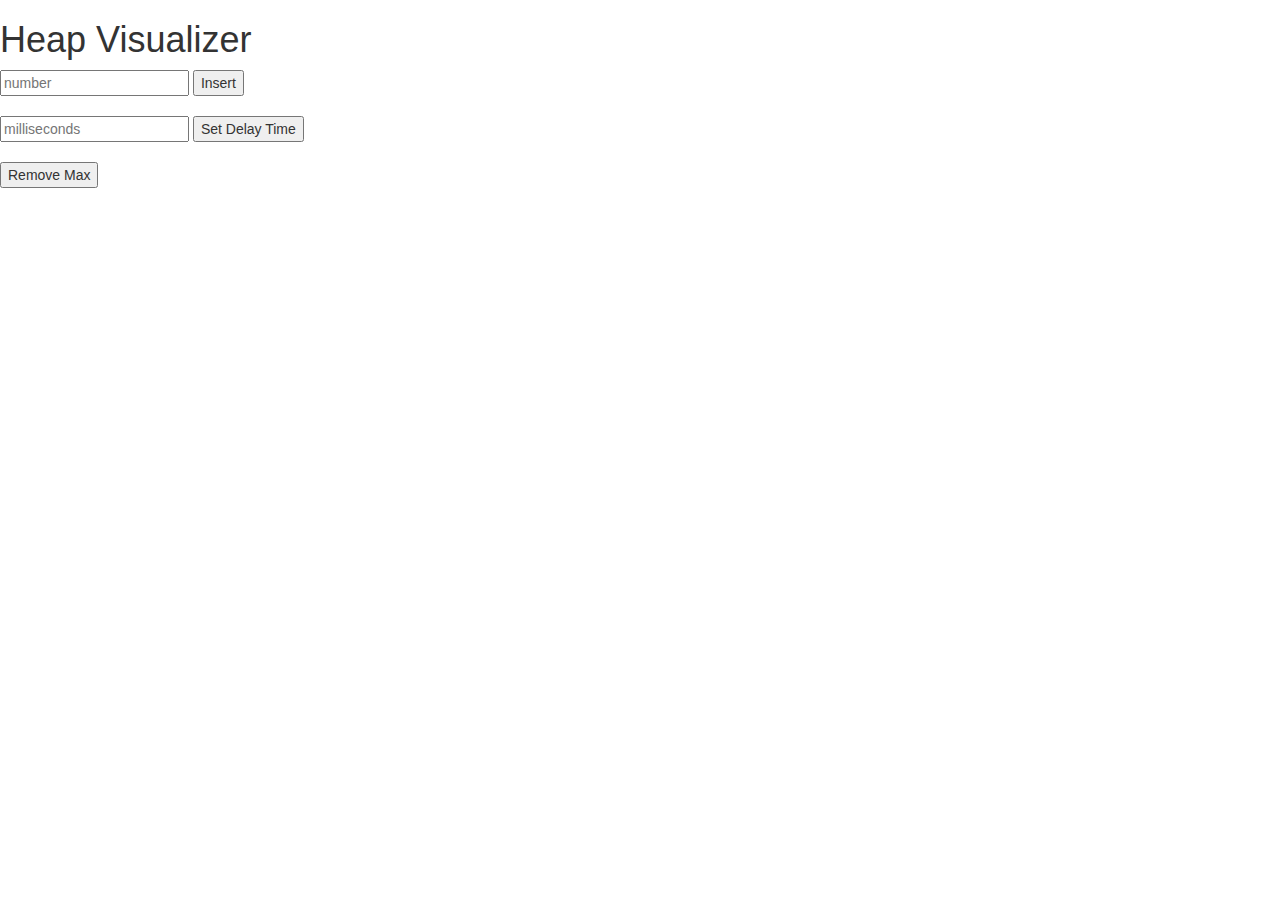
==== index.html @ e0342bd3 "heap init" ====
<!DOCTYPE html>
<html>
  <head>
    <link rel='stylesheet' type='css' href='styles.css'>
    <link href='bootstrap.min.css' rel='stylesheet'>
    <title>Heap Visualizer</title>
  </head>
  <body>
  <h1>Heap Visualizer</h1>
    <form onsubmit='heap.insert(); return false;'>
      <input id='inputVal' type='text' placeHolder='number'/>
      <input type='submit' value='Insert'>
    </form>
    <br/>
    <form onsubmit='setDelay(); return false;'>
      <input id='delayTime' type='text' placeHolder='milliseconds'/>
      <input type='submit' value='Set Delay Time'>
    </form>
    <br/>
    <button id='remove' onclick='heap.removeMax()'>Remove Max</button>
    <div class='main'>
    </div>
    <script src='d3.min.js'></script>
    <!-- <script src="https://d3js.org/d3.v3.min.js"></script> maybe using online script -->
    <script src='heap.js'></script>
    <script src='visualize.js'></script>
  </body>
</html>
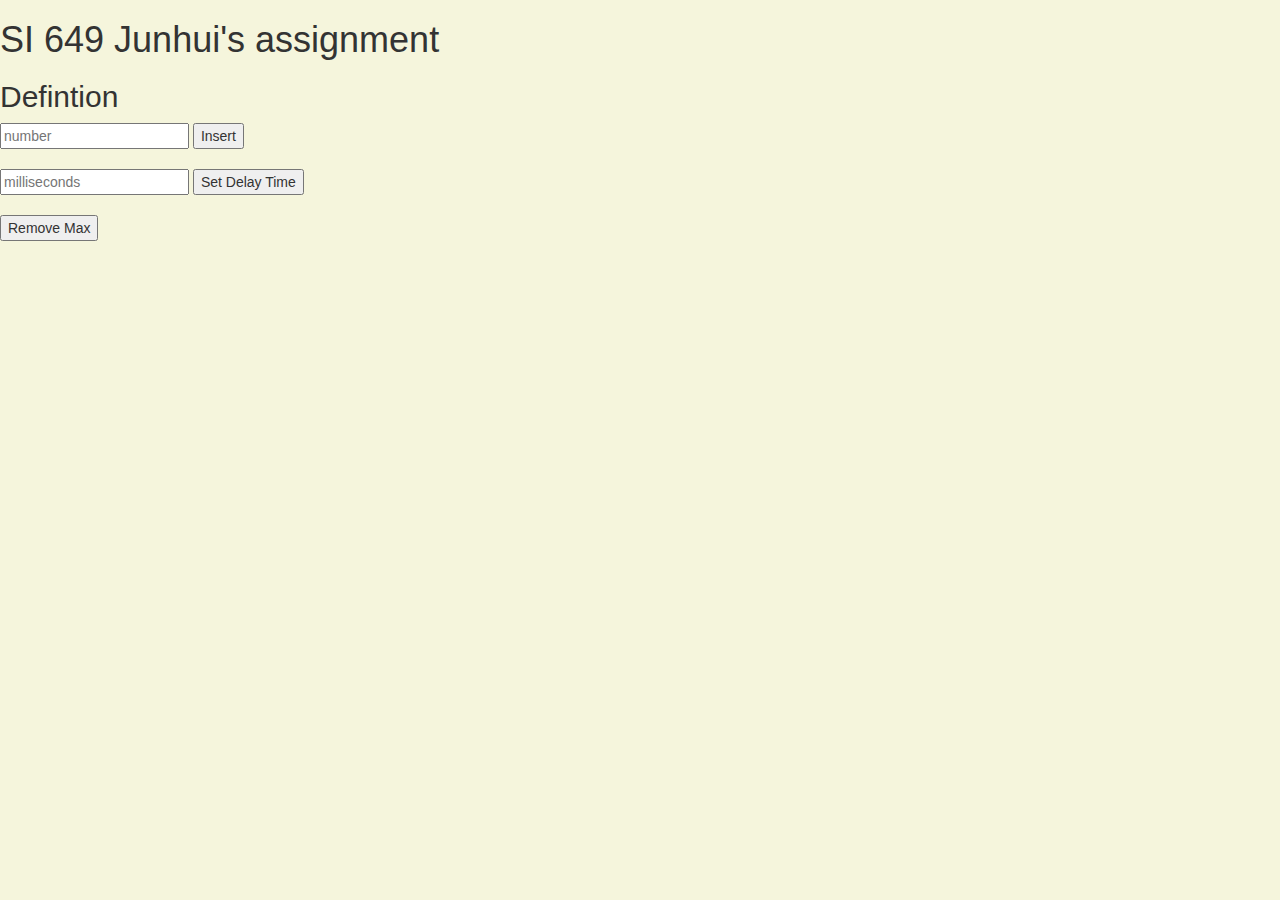
==== commit 56843c38: "modify html and add background colo" ====
--- a/index.html
+++ b/index.html
@@ -1,12 +1,15 @@
 <!DOCTYPE html>
 <html>
   <head>
-    <link rel='stylesheet' type='css' href='styles.css'>
     <link href='bootstrap.min.css' rel='stylesheet'>
+    <link rel='stylesheet' type='text/css' href='styles.css'>
     <title>Heap Visualizer</title>
   </head>
+
   <body>
-  <h1>Heap Visualizer</h1>
+    <h1>SI 649 Junhui's assignment</h1>
+    <h2>Defintion</h2>
+    <div width="400px" height="500px"></div>
     <form onsubmit='heap.insert(); return false;'>
       <input id='inputVal' type='text' placeHolder='number'/>
       <input type='submit' value='Insert'>
--- a/styles.css
+++ b/styles.css
@@ -0,0 +1,18 @@
+
+body{
+  background-color: beige;
+}
+
+.node circle {
+  fill: #fff;
+  stroke: black;
+  stroke-width: 3px;
+}
+
+.node text { font: 12px sans-serif; }
+
+.link {
+  fill: none;
+  stroke: black;
+  stroke-width: 2px;
+}
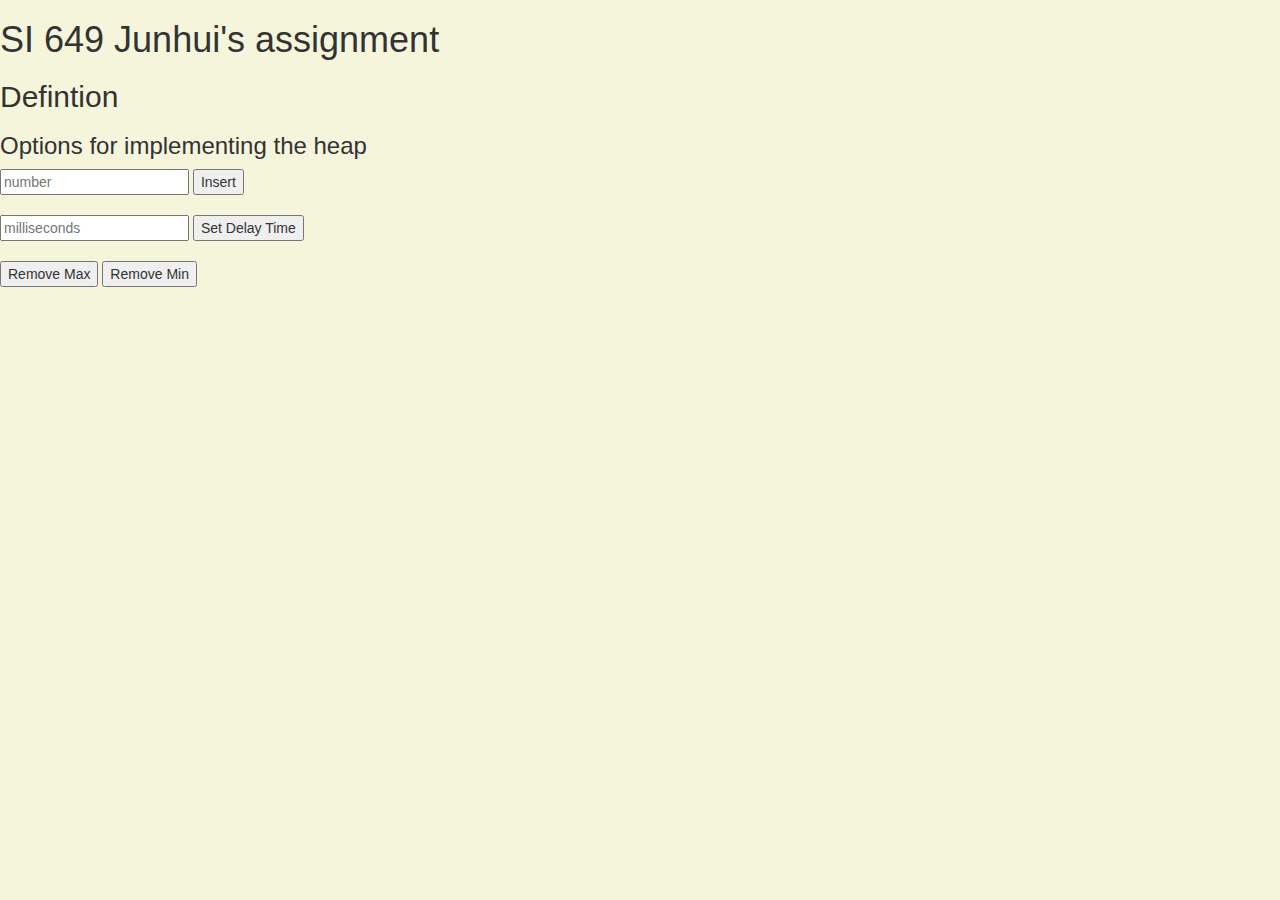
==== commit e091ab04: "adding color to the input element" ====
--- a/index.html
+++ b/index.html
@@ -8,8 +8,11 @@
 
   <body>
     <h1>SI 649 Junhui's assignment</h1>
-    <h2>Defintion</h2>
-    <div width="400px" height="500px"></div>
+    <div>
+      <h2>Defintion</h2>      
+    </div>
+    <h3>Options for implementing the heap</h3>
+
     <form onsubmit='heap.insert(); return false;'>
       <input id='inputVal' type='text' placeHolder='number'/>
       <input type='submit' value='Insert'>
@@ -21,11 +24,17 @@
     </form>
     <br/>
     <button id='remove' onclick='heap.removeMax()'>Remove Max</button>
+    <button id='remove' onclick='heap.removeMin()'>Remove Min</button>
     <div class='main'>
     </div>
     <script src='d3.min.js'></script>
     <!-- <script src="https://d3js.org/d3.v3.min.js"></script> maybe using online script -->
     <script src='heap.js'></script>
     <script src='visualize.js'></script>
+    <script>
+    function validationform(){
+
+    }
+    </script>
   </body>
 </html>
--- a/styles.css
+++ b/styles.css
@@ -8,7 +8,9 @@
   stroke: black;
   stroke-width: 3px;
 }
-
+.node .currentinput{
+  fill: red;
+}
 .node text { font: 12px sans-serif; }
 
 .link {
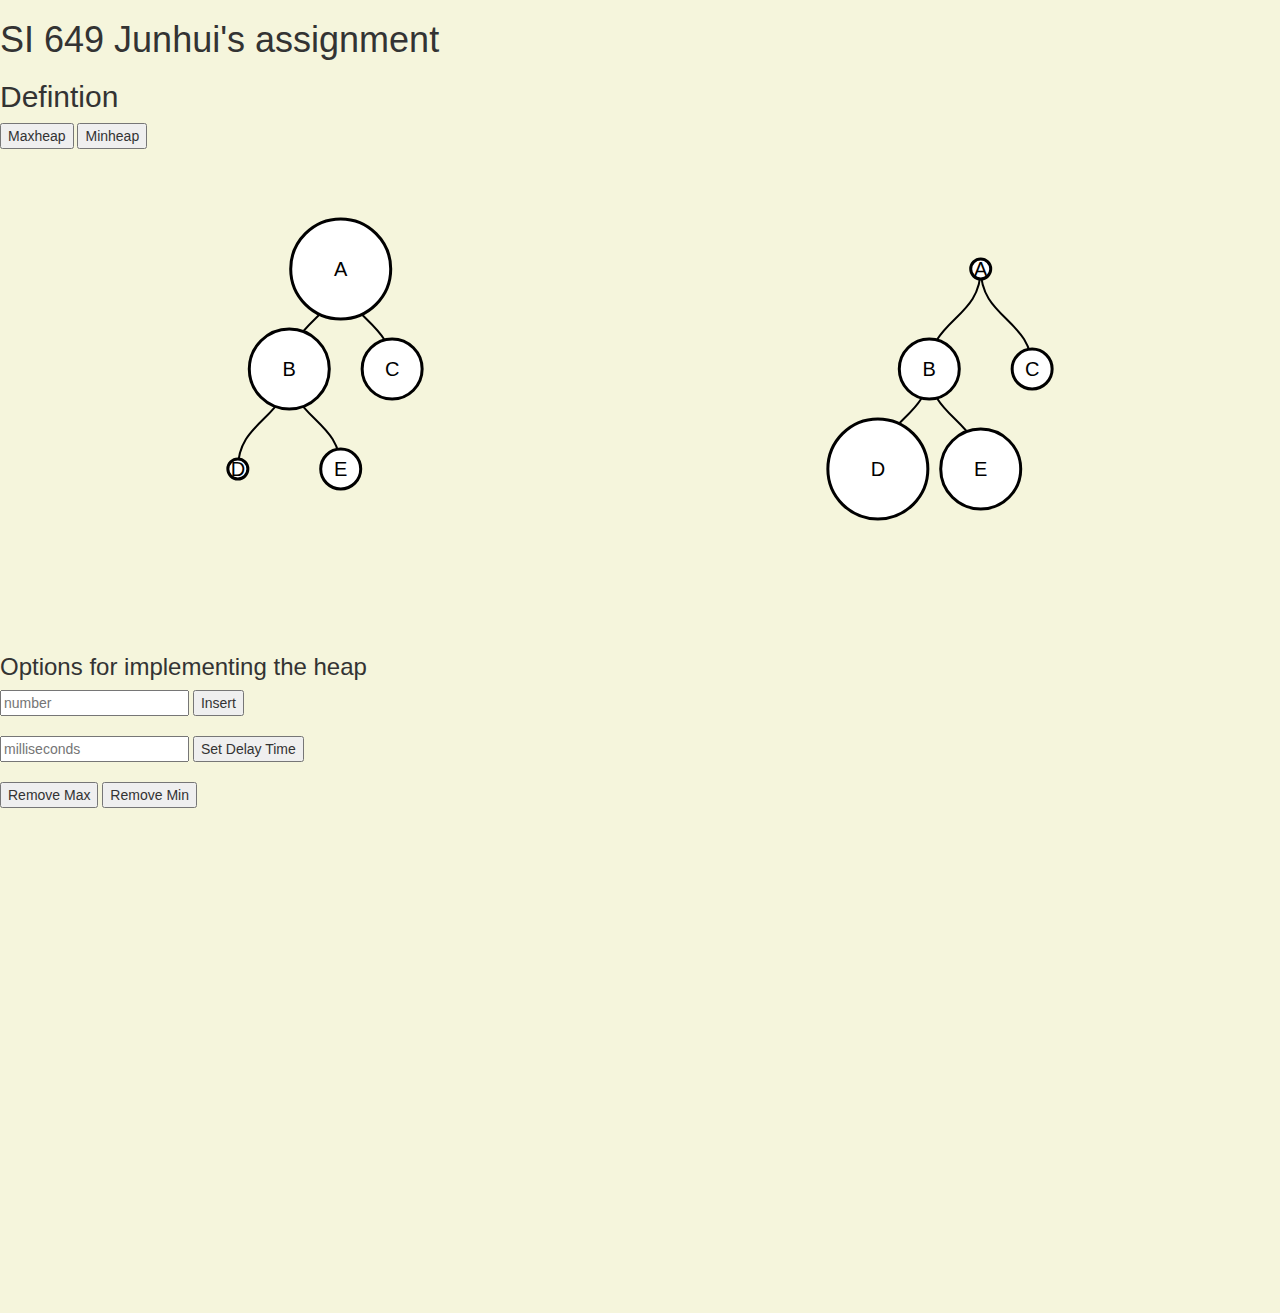
==== commit 874933b7: "adding static datastructure" ====
--- a/index.html
+++ b/index.html
@@ -8,8 +8,14 @@
 
   <body>
     <h1>SI 649 Junhui's assignment</h1>
-    <div>
-      <h2>Defintion</h2>      
+    <div class="definition">
+      <h2>Defintion</h2>
+      <div>
+      <button onclick="displaymaxheap()">Maxheap</button>
+      <button onclick="displayminheap()">Minheap</button>
+      </div>
+      <div class="definition1 col-xs-6"></div>
+      <div class="definition2 col-xs-6"></div>
     </div>
     <h3>Options for implementing the heap</h3>
 
@@ -28,13 +34,215 @@
     <div class='main'>
     </div>
     <script src='d3.min.js'></script>
-    <!-- <script src="https://d3js.org/d3.v3.min.js"></script> maybe using online script -->
+    <script>
+      var MaxtreeData = [
+          {
+            "name": "A",
+            "parent": "null",
+            "value": 5,
+            "type": "black",
+            "level": "red",
+            "children": [
+              {
+                "name": "B",
+                "parent": "Top Level",
+                "value": 4,
+                "type": "grey",
+                "level": "red",
+                "children": [
+                  {
+                    "name": "D",
+                    "parent": "Level 2: A",
+                    "value": 1,
+                    "type": "steelblue",
+                    "level": "orange"
+                  },
+                  {
+                    "name": "E",
+                    "parent": "Level 2: A",
+                    "value": 2,
+                    "type": "steelblue",
+                    "level": "red"
+                  }
+                ]
+              },
+              {
+                "name": "C",
+                "parent": "Top Level",
+                "value": 3,
+                "type": "grey",
+                "level": "green"
+              }
+            ]
+          }
+        ];
+      var MintreeData = [
+          {
+            "name": "A",
+            "parent": "null",
+            "value": 1,
+            "type": "black",
+            "level": "red",
+            "children": [
+              {
+                "name": "B",
+                "parent": "Top Level",
+                "value": 3,
+                "type": "grey",
+                "level": "red",
+                "children": [
+                  {
+                    "name": "D",
+                    "parent": "Level 2: A",
+                    "value": 5,
+                    "type": "steelblue",
+                    "level": "orange"
+                  },
+                  {
+                    "name": "E",
+                    "parent": "Level 2: A",
+                    "value": 4,
+                    "type": "steelblue",
+                    "level": "red"
+                  }
+                ]
+              },
+              {
+                "name": "C",
+                "parent": "Top Level",
+                "value": 2,
+                "type": "grey",
+                "level": "green"
+              }
+            ]
+          }
+        ];
+      var margin = {top: 120, right: 120, bottom: 20, left: 120},
+        	width = 700 - margin.right - margin.left,
+        	height = 500 - margin.top - margin.bottom;
+
+      var i = 0;
+
+      var tree = d3.layout.tree()
+      	.size([height, width]);
+
+      var diagonal = d3.svg.diagonal()
+      	.projection(function(d) { return [d.x, d.y]; });
+
+      var svg1 = d3.select(".definition1").append("svg")
+      	.attr("width", width + margin.right + margin.left)
+      	.attr("height", height + margin.top + margin.bottom)
+        .attr("id","maxheap")
+        .append("g")
+      	.attr("transform", "translate(" + margin.left + "," + margin.top + ")");
+
+      var svg2 = d3.select(".definition2").append("svg")
+        .attr("width", width + margin.right + margin.left)
+        .attr("height", height + margin.top + margin.bottom)
+        .attr("id","maxheap")
+        .append("g")
+        .attr("transform", "translate(" + margin.left + "," + margin.top + ")");
+
+      updateMaxheap(MaxtreeData[0]);
+      updateMinheap(MintreeData[0]);
+      function displaymaxheap(){
+
+      };
+      function displayminheap(){
+
+      }
+      function updateMaxheap(source) {
+
+        // Compute the new tree layout.
+        var nodes = tree.nodes(source),
+      	  links = tree.links(nodes);
+
+        // Normalize for fixed-depth.
+        nodes.forEach(function(d) { d.y = d.depth * 100; });
+
+        // Declare the nodes…
+        var node = svg1.selectAll("g.node")
+      	  .data(nodes, function(d) { return d.id || (d.id = ++i); });
+
+        // Enter the nodes.
+        var nodeEnter = node.enter().append("g")
+         .attr("class", "node")
+         .attr("transform", function(d) {
+          return "translate(" + d.x + "," + d.y + ")"; });
+
+        nodeEnter.append("circle")
+      	  .attr("r", function(d){ return d.value*10})
+      	  .style("stroke", "black")
+      	  .style("fill", "white");
+
+        nodeEnter.append("text")
+      	  .attr("y", function(d) {
+      		  return d.children || d.children; })
+      	  .attr("dy", ".35em")
+      	  .attr("text-anchor", "middle")
+      	  .text(function(d) { return d.name; })
+      	  .style("fill-opacity", 1)
+          .style("font-size","20px");
+
+        // Declare the links…
+        var link = svg1.selectAll("path.link")
+      	  .data(links, function(d) { return d.target.id; });
+
+        // Enter the links.
+        link.enter().insert("path", "g")
+      	  .attr("class", "link")
+        	  .style("stroke", "black")
+      	  .attr("d", diagonal);
+
+      }
+
+      function updateMinheap(source) {
+
+        // Compute the new tree layout.
+        var nodes = tree.nodes(source),
+      	  links = tree.links(nodes);
+
+        // Normalize for fixed-depth.
+        nodes.forEach(function(d) { d.y = d.depth * 100; });
+
+        // Declare the nodes…
+        var node = svg2.selectAll("g.node")
+      	  .data(nodes, function(d) { return d.id || (d.id = ++i); });
+
+        // Enter the nodes.
+        var nodeEnter = node.enter().append("g")
+         .attr("class", "node")
+         .attr("transform", function(d) {
+          return "translate(" + d.x + "," + d.y + ")"; });
+
+        nodeEnter.append("circle")
+      	  .attr("r", function(d){return d.value*10})
+      	  .style("stroke", "black")
+      	  .style("fill", "while");
+
+        nodeEnter.append("text")
+      	  .attr("y", function(d) {
+      		  return d.children || d.children; })
+      	  .attr("dy", ".35em")
+      	  .attr("text-anchor", "middle")
+      	  .text(function(d) { return d.name; })
+      	  .style("fill-opacity", 1)
+          .style("font-size","20px");
+
+        // Declare the links…
+        var link = svg2.selectAll("path.link")
+      	  .data(links, function(d) { return d.target.id; });
+
+        // Enter the links.
+        link.enter().insert("path", "g")
+      	  .attr("class", "link")
+        	  .style("stroke", "black")
+      	  .attr("d", diagonal);
+
+      }
+
+    </script>
     <script src='heap.js'></script>
     <script src='visualize.js'></script>
-    <script>
-    function validationform(){
-
-    }
-    </script>
   </body>
 </html>
--- a/styles.css
+++ b/styles.css
@@ -18,3 +18,9 @@
   stroke: black;
   stroke-width: 2px;
 }
+.nondisplay{
+  display: none;
+}
+.display{
+  visibility:visible;
+}
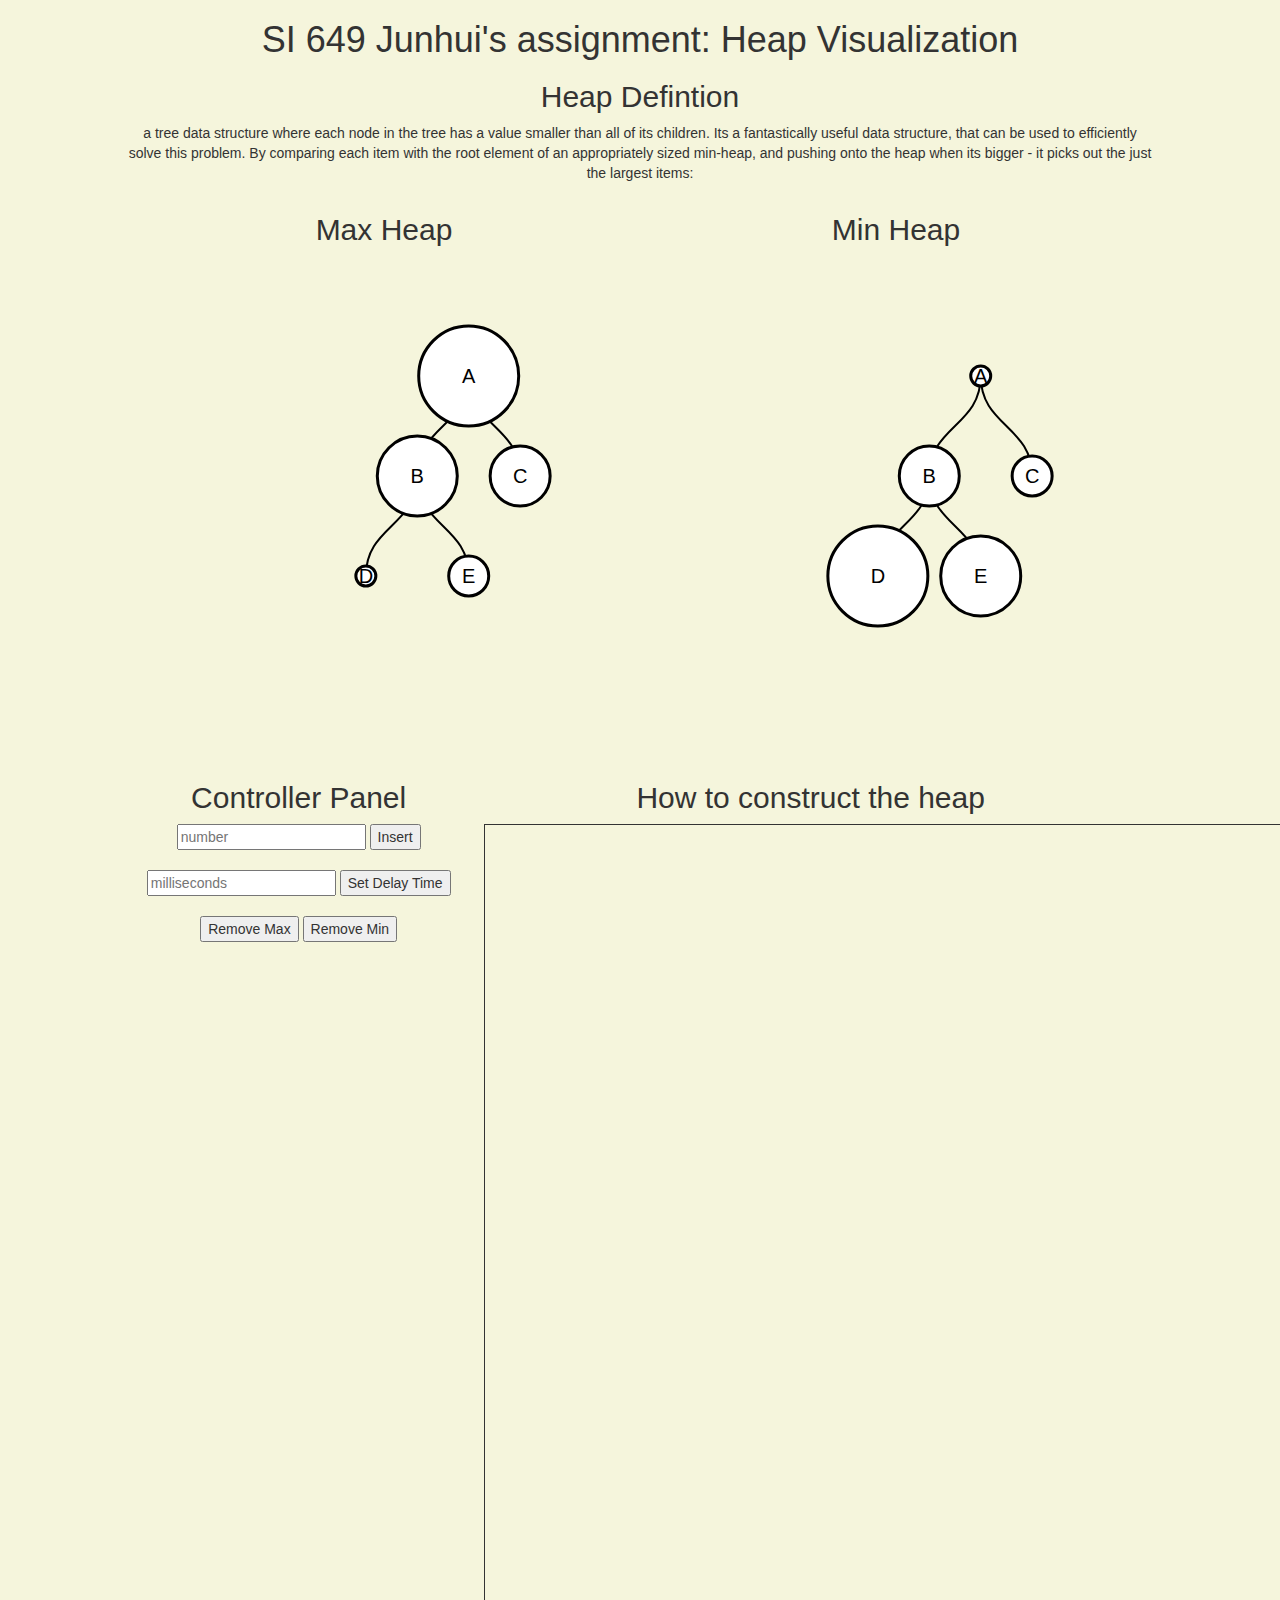
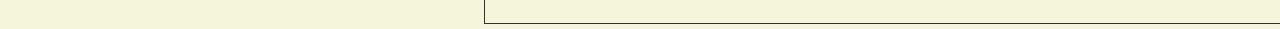
==== commit 0ad0fdcd: "adding more style and expalnation" ====
--- a/index.html
+++ b/index.html
@@ -7,32 +7,41 @@
   </head>
 
   <body>
-    <h1>SI 649 Junhui's assignment</h1>
     <div class="definition">
-      <h2>Defintion</h2>
-      <div>
-      <button onclick="displaymaxheap()">Maxheap</button>
-      <button onclick="displayminheap()">Minheap</button>
-      </div>
-      <div class="definition1 col-xs-6"></div>
-      <div class="definition2 col-xs-6"></div>
+      <h1>SI 649 Junhui's assignment: Heap Visualization</h1>
+      <h2>Heap Defintion</h2>
+      <p> a tree data structure where each node in the tree has a value smaller than all of its children. Its a fantastically useful data structure, that can be used to efficiently solve this problem. By comparing each item with the root element of an appropriately sized min-heap, and pushing onto the heap when its bigger - it picks out the just the largest items:</p>
+      <div class="definition1 col-xs-6">
+        <h2>Max Heap</h2>
+      </div>
+      <div class="definition2 col-xs-6">
+        <h2>Min Heap</h2>
+      </div>
     </div>
-    <h3>Options for implementing the heap</h3>
-
-    <form onsubmit='heap.insert(); return false;'>
-      <input id='inputVal' type='text' placeHolder='number'/>
-      <input type='submit' value='Insert'>
-    </form>
-    <br/>
-    <form onsubmit='setDelay(); return false;'>
-      <input id='delayTime' type='text' placeHolder='milliseconds'/>
-      <input type='submit' value='Set Delay Time'>
-    </form>
-    <br/>
-    <button id='remove' onclick='heap.removeMax()'>Remove Max</button>
-    <button id='remove' onclick='heap.removeMin()'>Remove Min</button>
-    <div class='main'>
-    </div>
+    <div class="controller">
+
+      <div class="options col-xs-4">
+        <h2>Controller Panel</h2>
+
+        <form name="numberinput" onsubmit='heap.insert(); return false;'>
+          <input id='inputVal' type='text' placeHolder='number'/>
+          <input type='submit' value='Insert'>
+        </form>
+        <br/>
+        <form onsubmit='setDelay(); return false;'>
+          <input id='delayTime' type='text' placeHolder='milliseconds'/>
+          <input type='submit' value='Set Delay Time'>
+        </form>
+        <br/>
+        <button id='remove' onclick='heap.removeMax()'>Remove Max</button>
+        <button id='remove' onclick='heap.removeMin()'>Remove Min</button>
+      </div>
+
+      <div class="main col-xs-8">
+        <h2>How to construct the heap</h2>
+
+      </div>
+  </div>
     <script src='d3.min.js'></script>
     <script>
       var MaxtreeData = [
@@ -145,12 +154,7 @@
 
       updateMaxheap(MaxtreeData[0]);
       updateMinheap(MintreeData[0]);
-      function displaymaxheap(){
-
-      };
-      function displayminheap(){
-
-      }
+
       function updateMaxheap(source) {
 
         // Compute the new tree layout.
--- a/styles.css
+++ b/styles.css
@@ -2,7 +2,24 @@
 body{
   background-color: beige;
 }
-
+.definition{
+  text-align: center;
+  margin:0 auto;
+  width:80%;
+}
+.options{
+  margin:0 auto;
+  text-align: center;
+}
+.main{
+  margin:0 auto;
+  text-align: center;
+}
+.controller{
+  text-align: center;
+  margin:0 auto;
+  width: 80%;
+}
 .node circle {
   fill: #fff;
   stroke: black;
@@ -24,3 +41,6 @@
 .display{
   visibility:visible;
 }
+.heapbox{
+  border: 1px solid;
+}
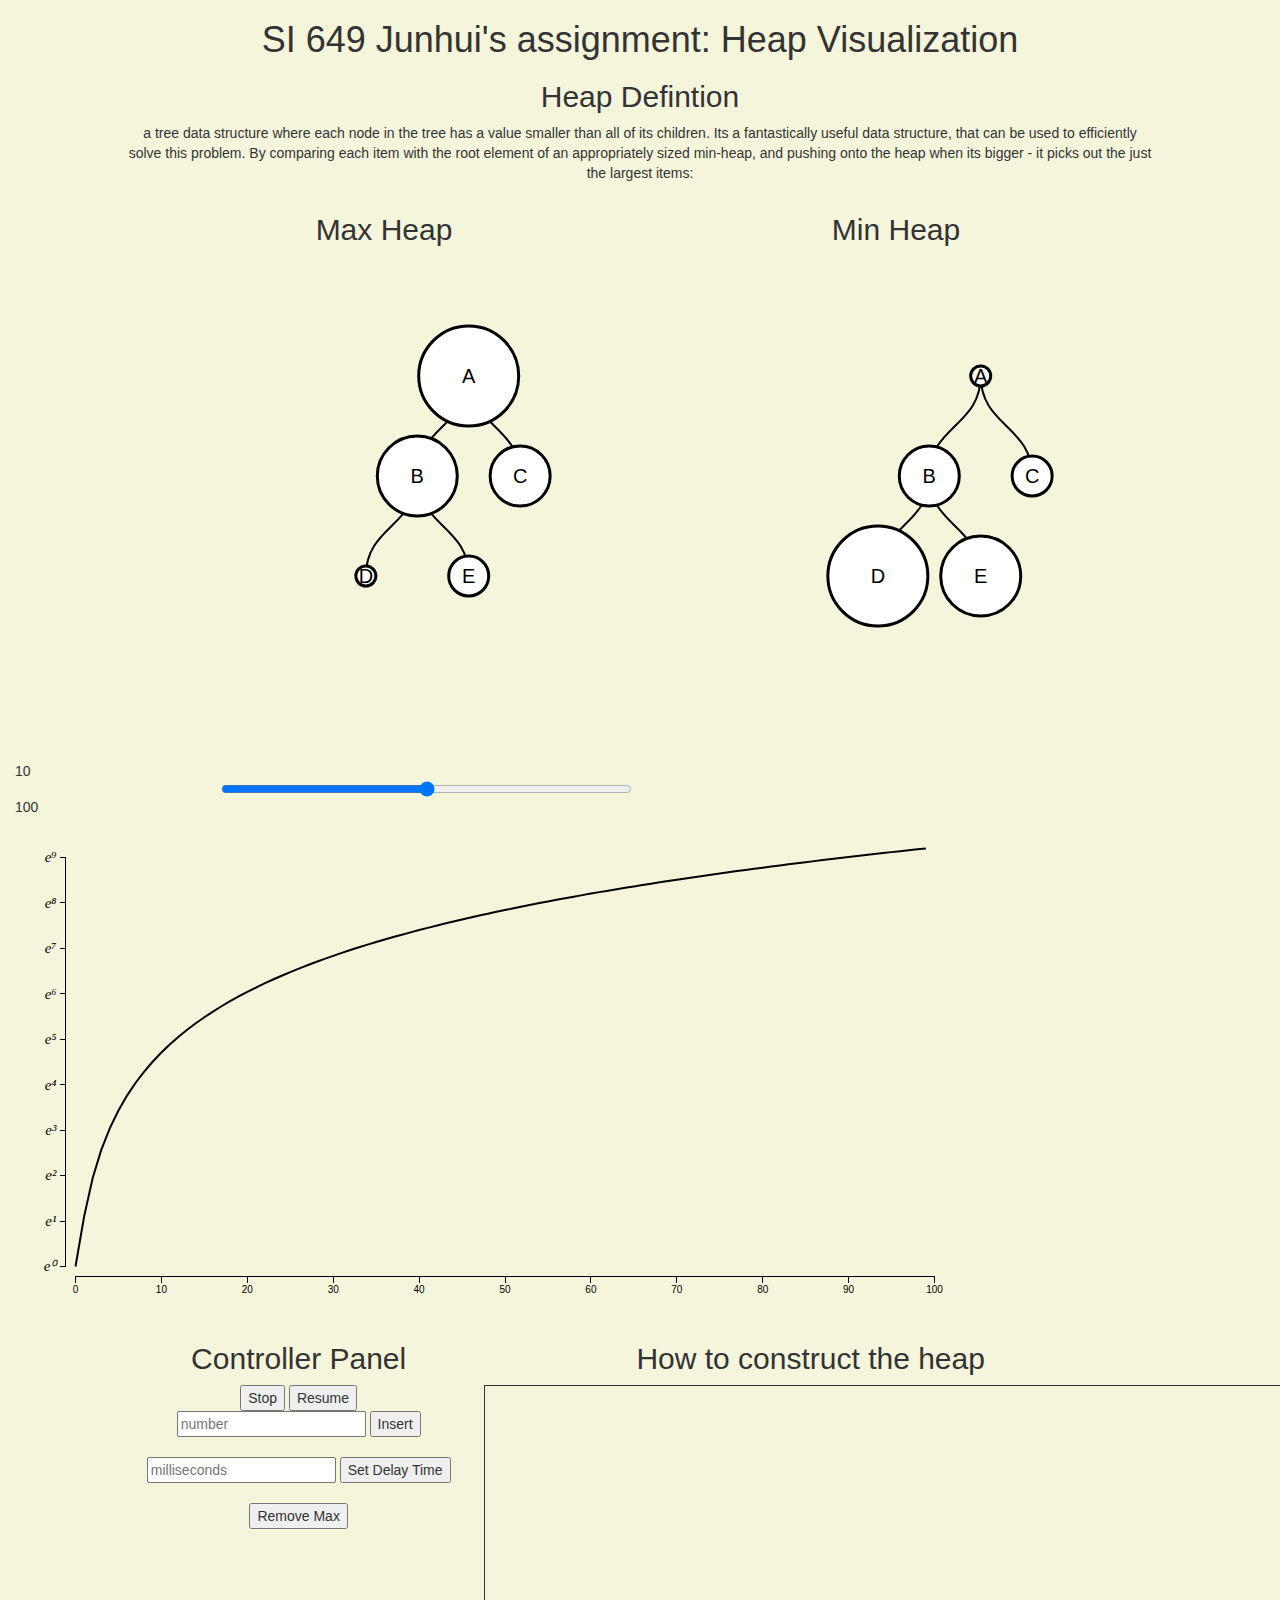
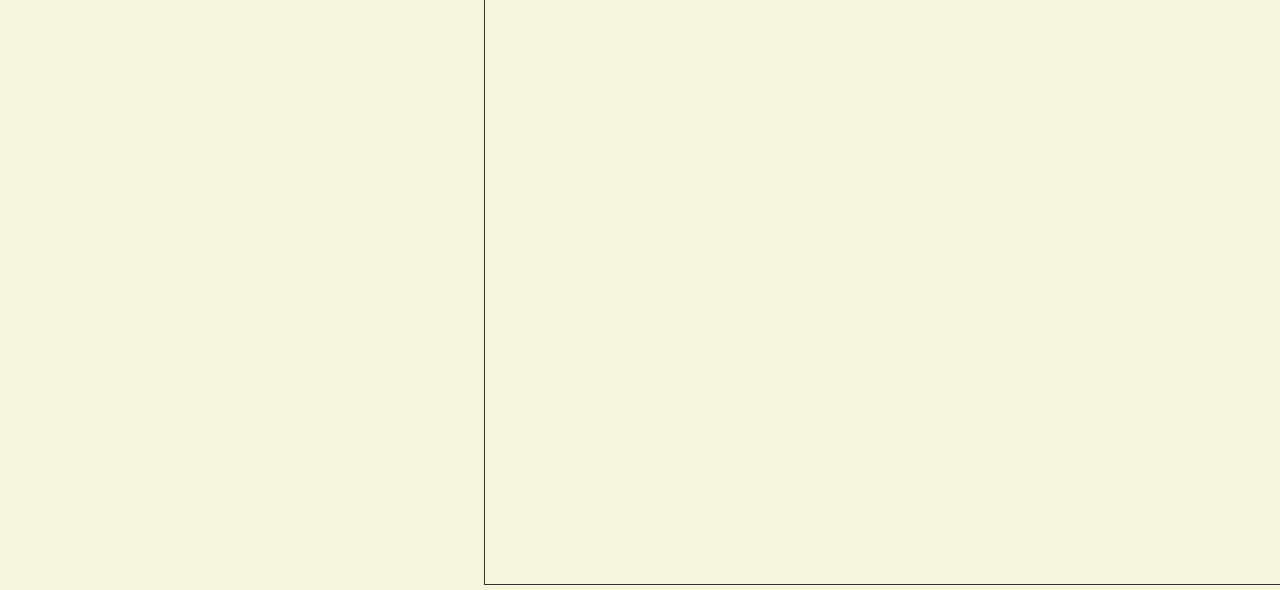
==== commit 620bae89: "adding time complexity" ====
--- a/index.html
+++ b/index.html
@@ -18,11 +18,17 @@
         <h2>Min Heap</h2>
       </div>
     </div>
+    <div class="time col-xs-8">
+      <form>
+        10<input type="range" id="range" min="0", max="100" value="50" oninput="getvalue()" style="width: 50%; margin: 0 auto;"><span>100</span>
+      </form>
+    </div>
     <div class="controller">
 
       <div class="options col-xs-4">
         <h2>Controller Panel</h2>
-
+        <button onclick="stop()">Stop</button>
+        <button onclick="resume()">Resume</button>
         <form name="numberinput" onsubmit='heap.insert(); return false;'>
           <input id='inputVal' type='text' placeHolder='number'/>
           <input type='submit' value='Insert'>
@@ -34,16 +40,121 @@
         </form>
         <br/>
         <button id='remove' onclick='heap.removeMax()'>Remove Max</button>
-        <button id='remove' onclick='heap.removeMin()'>Remove Min</button>
       </div>
-
       <div class="main col-xs-8">
         <h2>How to construct the heap</h2>
 
       </div>
-  </div>
+
+    </div>
     <script src='d3.min.js'></script>
     <script>
+    var data;
+      var superscript = "⁰¹²³⁴⁵⁶⁷⁸⁹",
+          formatPower = function(d) { return (d + "").split("").map(function(c) { return superscript[c]; }).join(""); };
+
+      var margin = {top: 40.5, right: 40.5, bottom: 50.5, left: 60.5},
+          width = 960 - margin.left - margin.right,
+          height = 500 - margin.top - margin.bottom;
+
+      var x = d3.scale.linear()
+          .domain([0, 100])
+          .range([0, width]);
+
+      var y = d3.scale.log()
+          .base(Math.E)
+          .domain([Math.exp(0), Math.exp(9)])
+          .range([height, 0]);
+
+      var xAxis = d3.svg.axis()
+          .scale(x)
+          .orient("bottom");
+
+      var yAxis = d3.svg.axis()
+          .scale(y)
+          .orient("left")
+          .tickFormat(function(d) { return "e" + formatPower(Math.round(Math.log(d))); });
+
+      var line = d3.svg.line()
+          .x(function(d) { return x(d[0]); })
+          .y(function(d) { return y(d[1]); });
+
+      var svg = d3.select(".time").append("svg")
+          .attr("width", width + margin.left + margin.right)
+          .attr("height", height + margin.top + margin.bottom)
+        .append("g")
+          .attr("transform", "translate(" + margin.left + "," + margin.top + ")");
+
+      svg.append("g")
+          .attr("class", "axis axis--y")
+          .attr("transform", "translate(-10,0)")
+          .call(yAxis);
+
+      svg.append("g")
+          .attr("class", "axis axis--x")
+          .attr("transform", "translate(0," + (height + 10) + ")")
+          .call(xAxis);
+
+      data = d3.range(100).map(function(x) { return [x, x * x + x + 1]; });
+      svg.append("path")
+          .datum(data)
+          .attr("class", "line")
+          .attr("d", line);
+
+      function getvalue(){
+        var value = document.getElementById("range").value;
+        var x = d3.scale.linear()
+            .domain([0, 100])
+            .range([0, width]);
+
+        var xAxis = d3.svg.axis()
+            .scale(x)
+            .orient("bottom");
+
+        var yAxis = d3.svg.axis()
+            .scale(y)
+            .orient("left")
+            .tickFormat(function(d) { return "e" + formatPower(Math.round(Math.log(d))); });
+
+        var line = d3.svg.line()
+            .x(function(d) { console.log("x",d[0]);return x(d[0]); })
+            .y(function(d) { return y(d[1]); });
+
+        var svg = d3.select(".time").transition()
+        data = d3.range(20).map(function(x) { return [x, x * x + x + 1]; });
+
+        svg.select(".axis axis--y")
+            .call(yAxis);
+
+        svg.select(".axis axis--x")
+            .call(xAxis);
+
+        svg.select("path")
+            .datum(data)
+            .enter()
+            .attr("d", line);
+
+      }
+
+    </script>
+    <script>
+      function stop(){
+        var stopevent = d3.select(".main");
+        stopevent.selectAll("circle").transition()
+                 .duration(0);
+        stopevent.selectAll(".link").transition()
+                .duration(0);
+        stopevent.selectAll("text").transition()
+                 .duration(0);
+      }
+
+      function resume(){
+        animateSwap();
+      }
+
+
+
+
       var MaxtreeData = [
           {
             "name": "A",
--- a/styles.css
+++ b/styles.css
@@ -35,6 +35,11 @@
   stroke: black;
   stroke-width: 2px;
 }
+.line {
+  fill: none;
+  stroke: black;
+  stroke-width: 2px;
+}
 .nondisplay{
   display: none;
 }
@@ -44,3 +49,17 @@
 .heapbox{
   border: 1px solid;
 }
+.axis--x text {
+  font: 10px sans-serif;
+}
+
+.axis--y text {
+  font: oblique 15px Georgia, serif;
+}
+
+.axis path,
+.axis line {
+  fill: none;
+  stroke: #000;
+  shape-rendering: crispEdges;
+}
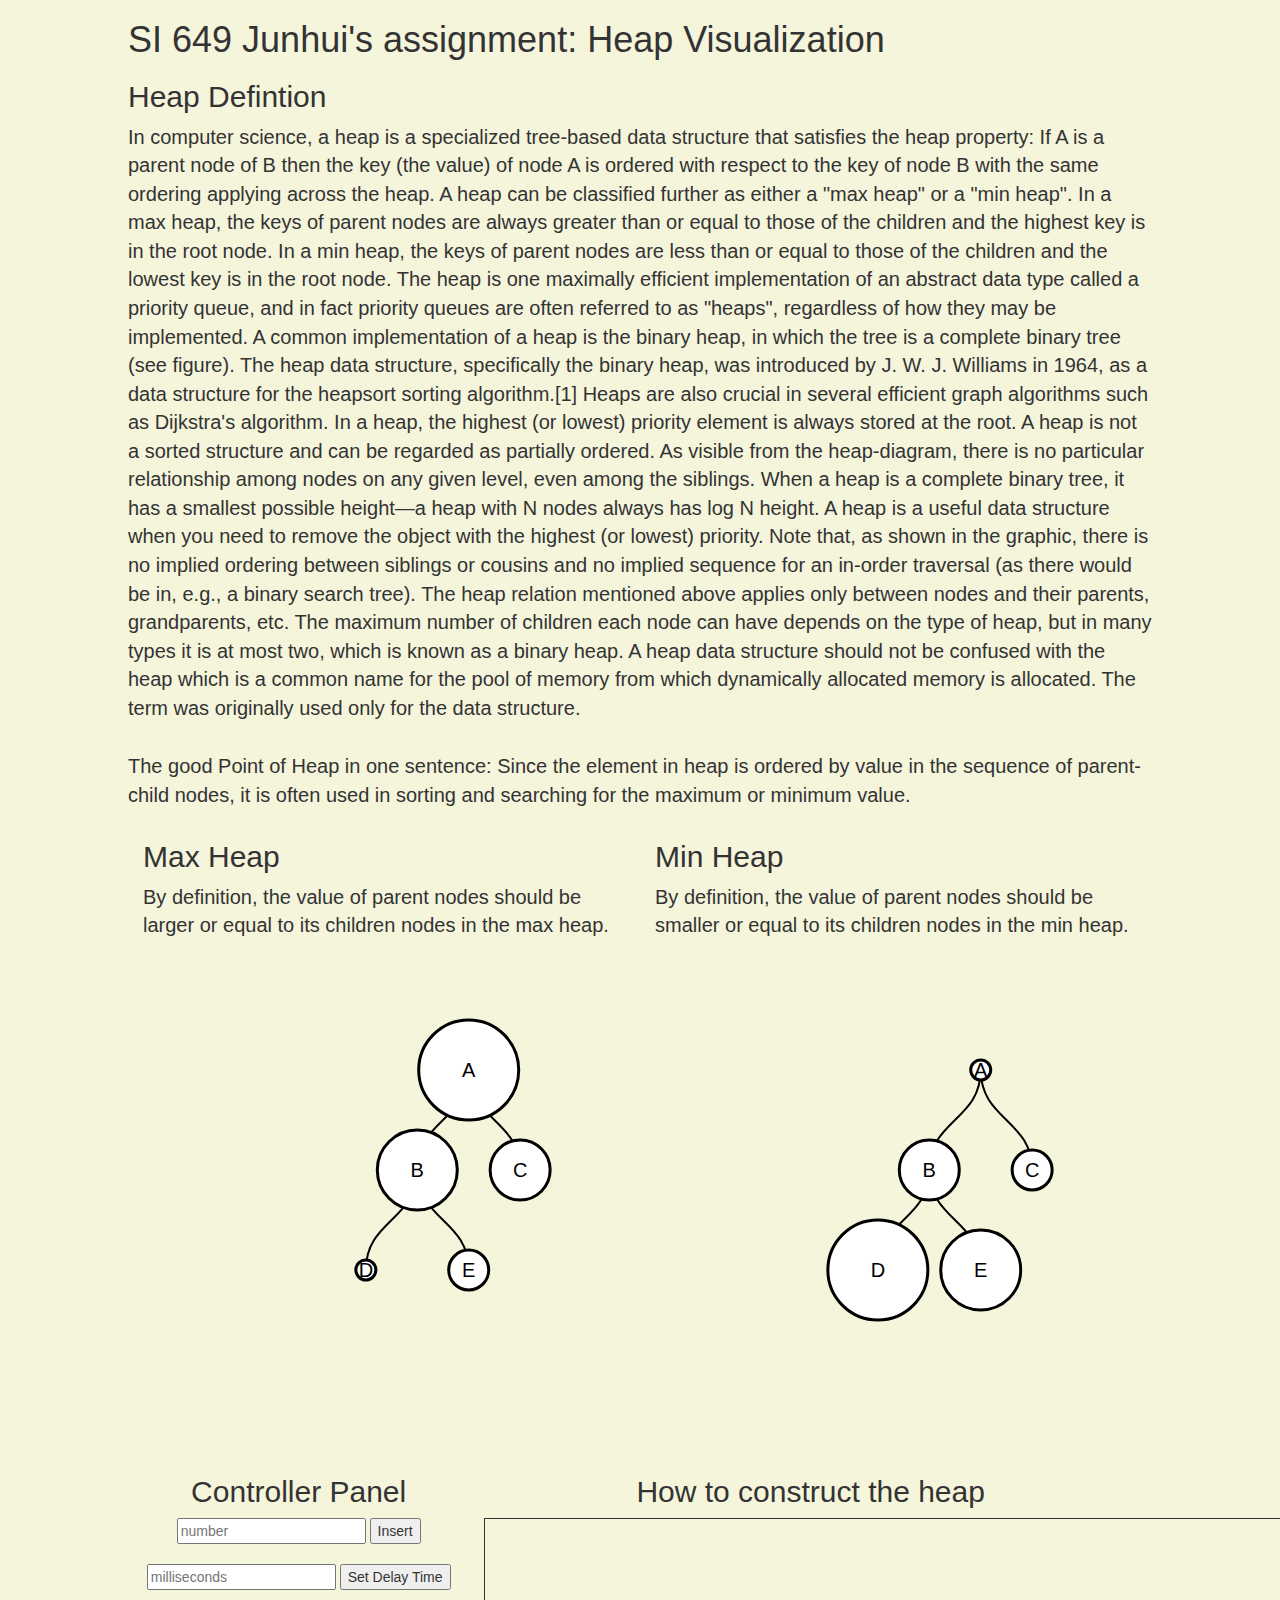
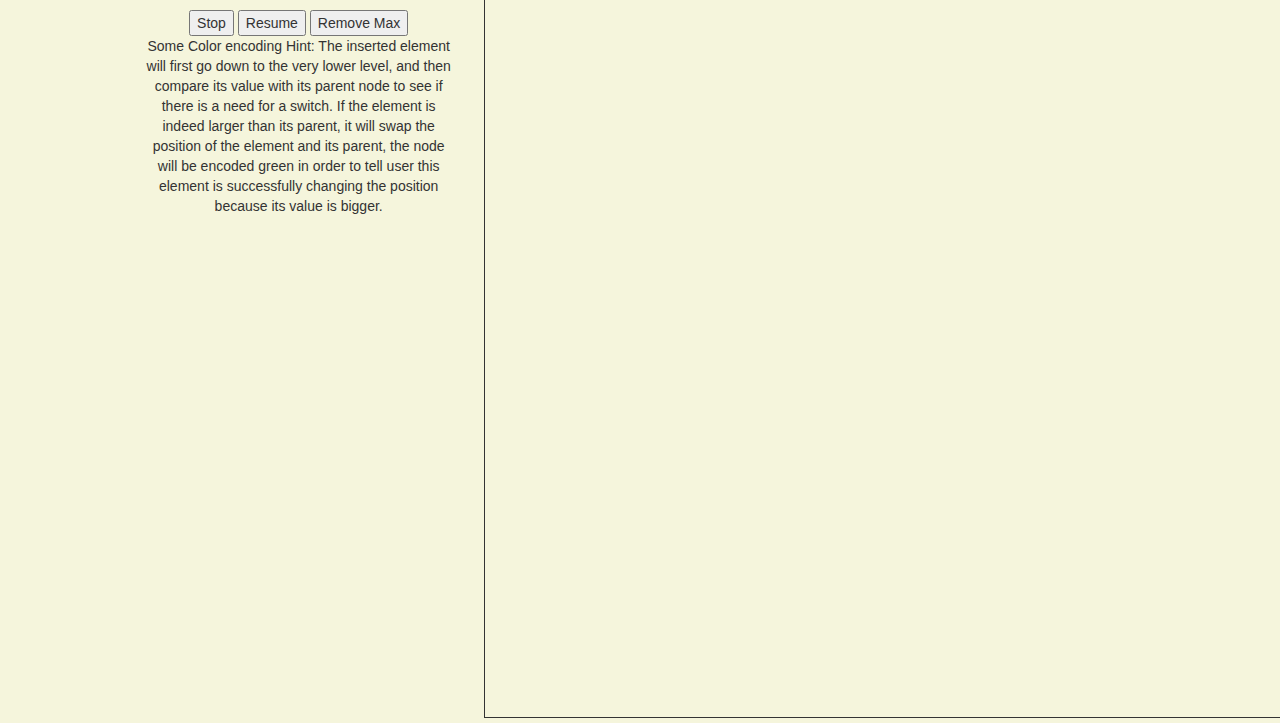
==== commit f0bce1b5: "finishing with the final encoding" ====
--- a/index.html
+++ b/index.html
@@ -10,25 +10,26 @@
     <div class="definition">
       <h1>SI 649 Junhui's assignment: Heap Visualization</h1>
       <h2>Heap Defintion</h2>
-      <p> a tree data structure where each node in the tree has a value smaller than all of its children. Its a fantastically useful data structure, that can be used to efficiently solve this problem. By comparing each item with the root element of an appropriately sized min-heap, and pushing onto the heap when its bigger - it picks out the just the largest items:</p>
+      <p style="font-size: 20px;">In computer science, a heap is a specialized tree-based data structure that satisfies the heap property: If A is a parent node of B then the key (the value) of node A is ordered with respect to the key of node B with the same ordering applying across the heap. A heap can be classified further as either a "max heap" or a "min heap". In a max heap, the keys of parent nodes are always greater than or equal to those of the children and the highest key is in the root node. In a min heap, the keys of parent nodes are less than or equal to those of the children and the lowest key is in the root node.
+The heap is one maximally efficient implementation of an abstract data type called a priority queue, and in fact priority queues are often referred to as "heaps", regardless of how they may be implemented. A common implementation of a heap is the binary heap, in which the tree is a complete binary tree (see figure). The heap data structure, specifically the binary heap, was introduced by J. W. J. Williams in 1964, as a data structure for the heapsort sorting algorithm.[1] Heaps are also crucial in several efficient graph algorithms such as Dijkstra's algorithm.
+In a heap, the highest (or lowest) priority element is always stored at the root. A heap is not a sorted structure and can be regarded as partially ordered. As visible from the heap-diagram, there is no particular relationship among nodes on any given level, even among the siblings. When a heap is a complete binary tree, it has a smallest possible height—a heap with N nodes always has log N height. A heap is a useful data structure when you need to remove the object with the highest (or lowest) priority.
+Note that, as shown in the graphic, there is no implied ordering between siblings or cousins and no implied sequence for an in-order traversal (as there would be in, e.g., a binary search tree). The heap relation mentioned above applies only between nodes and their parents, grandparents, etc. The maximum number of children each node can have depends on the type of heap, but in many types it is at most two, which is known as a binary heap.
+A heap data structure should not be confused with the heap which is a common name for the pool of memory from which dynamically allocated memory is allocated. The term was originally used only for the data structure.</p>
+      </br><p style="font-size: 20px;">The good Point of Heap in one sentence: Since the element in heap is ordered by value in the sequence of parent-child nodes, it is often used in sorting and searching for the maximum or minimum value.</p>
       <div class="definition1 col-xs-6">
         <h2>Max Heap</h2>
+        <p style="font-size: 20px;">By definition, the value of parent nodes should be larger or equal to its children nodes in the max heap.</p>
       </div>
       <div class="definition2 col-xs-6">
         <h2>Min Heap</h2>
+        <p style="font-size: 20px;">By definition, the value of parent nodes should be smaller or equal to its children nodes in the min heap.</p>
       </div>
     </div>
-    <div class="time col-xs-8">
-      <form>
-        10<input type="range" id="range" min="0", max="100" value="50" oninput="getvalue()" style="width: 50%; margin: 0 auto;"><span>100</span>
-      </form>
-    </div>
+
     <div class="controller">
 
       <div class="options col-xs-4">
         <h2>Controller Panel</h2>
-        <button onclick="stop()">Stop</button>
-        <button onclick="resume()">Resume</button>
         <form name="numberinput" onsubmit='heap.insert(); return false;'>
           <input id='inputVal' type='text' placeHolder='number'/>
           <input type='submit' value='Insert'>
@@ -39,7 +40,13 @@
           <input type='submit' value='Set Delay Time'>
         </form>
         <br/>
+        <button onclick="stop()">Stop</button>
+        <button onclick="resume()">Resume</button>
         <button id='remove' onclick='heap.removeMax()'>Remove Max</button>
+        <p>Some Color encoding Hint:
+          The inserted element will first go down to the very lower level, and then compare its value with its parent node to see if there is a need for a switch.
+          If the element is indeed larger than its parent, it will swap the position of the element and its parent, the node will be encoded green in order to tell user this element is successfully changing the position because its value is bigger.
+          </p>
       </div>
       <div class="main col-xs-8">
         <h2>How to construct the heap</h2>
@@ -48,95 +55,7 @@
 
     </div>
     <script src='d3.min.js'></script>
-    <script>
-    var data;
-      var superscript = "⁰¹²³⁴⁵⁶⁷⁸⁹",
-          formatPower = function(d) { return (d + "").split("").map(function(c) { return superscript[c]; }).join(""); };
-
-      var margin = {top: 40.5, right: 40.5, bottom: 50.5, left: 60.5},
-          width = 960 - margin.left - margin.right,
-          height = 500 - margin.top - margin.bottom;
-
-      var x = d3.scale.linear()
-          .domain([0, 100])
-          .range([0, width]);
-
-      var y = d3.scale.log()
-          .base(Math.E)
-          .domain([Math.exp(0), Math.exp(9)])
-          .range([height, 0]);
-
-      var xAxis = d3.svg.axis()
-          .scale(x)
-          .orient("bottom");
-
-      var yAxis = d3.svg.axis()
-          .scale(y)
-          .orient("left")
-          .tickFormat(function(d) { return "e" + formatPower(Math.round(Math.log(d))); });
-
-      var line = d3.svg.line()
-          .x(function(d) { return x(d[0]); })
-          .y(function(d) { return y(d[1]); });
-
-      var svg = d3.select(".time").append("svg")
-          .attr("width", width + margin.left + margin.right)
-          .attr("height", height + margin.top + margin.bottom)
-        .append("g")
-          .attr("transform", "translate(" + margin.left + "," + margin.top + ")");
-
-      svg.append("g")
-          .attr("class", "axis axis--y")
-          .attr("transform", "translate(-10,0)")
-          .call(yAxis);
-
-      svg.append("g")
-          .attr("class", "axis axis--x")
-          .attr("transform", "translate(0," + (height + 10) + ")")
-          .call(xAxis);
-
-      data = d3.range(100).map(function(x) { return [x, x * x + x + 1]; });
-      svg.append("path")
-          .datum(data)
-          .attr("class", "line")
-          .attr("d", line);
-
-      function getvalue(){
-        var value = document.getElementById("range").value;
-        var x = d3.scale.linear()
-            .domain([0, 100])
-            .range([0, width]);
-
-        var xAxis = d3.svg.axis()
-            .scale(x)
-            .orient("bottom");
-
-        var yAxis = d3.svg.axis()
-            .scale(y)
-            .orient("left")
-            .tickFormat(function(d) { return "e" + formatPower(Math.round(Math.log(d))); });
-
-        var line = d3.svg.line()
-            .x(function(d) { console.log("x",d[0]);return x(d[0]); })
-            .y(function(d) { return y(d[1]); });
-
-        var svg = d3.select(".time").transition()
-        data = d3.range(20).map(function(x) { return [x, x * x + x + 1]; });
-
-        svg.select(".axis axis--y")
-            .call(yAxis);
-
-        svg.select(".axis axis--x")
-            .call(xAxis);
-
-        svg.select("path")
-            .datum(data)
-            .enter()
-            .attr("d", line);
-
-      }
-
-    </script>
+
     <script>
       function stop(){
         var stopevent = d3.select(".main");
@@ -151,9 +70,6 @@
       function resume(){
         animateSwap();
       }
-
-
-
 
       var MaxtreeData = [
           {
@@ -268,18 +184,14 @@
 
       function updateMaxheap(source) {
 
-        // Compute the new tree layout.
         var nodes = tree.nodes(source),
       	  links = tree.links(nodes);
 
-        // Normalize for fixed-depth.
         nodes.forEach(function(d) { d.y = d.depth * 100; });
 
-        // Declare the nodes…
         var node = svg1.selectAll("g.node")
       	  .data(nodes, function(d) { return d.id || (d.id = ++i); });
 
-        // Enter the nodes.
         var nodeEnter = node.enter().append("g")
          .attr("class", "node")
          .attr("transform", function(d) {
@@ -299,11 +211,9 @@
       	  .style("fill-opacity", 1)
           .style("font-size","20px");
 
-        // Declare the links…
         var link = svg1.selectAll("path.link")
       	  .data(links, function(d) { return d.target.id; });
 
-        // Enter the links.
         link.enter().insert("path", "g")
       	  .attr("class", "link")
         	  .style("stroke", "black")
@@ -313,18 +223,14 @@
 
       function updateMinheap(source) {
 
-        // Compute the new tree layout.
         var nodes = tree.nodes(source),
       	  links = tree.links(nodes);
 
-        // Normalize for fixed-depth.
         nodes.forEach(function(d) { d.y = d.depth * 100; });
 
-        // Declare the nodes…
         var node = svg2.selectAll("g.node")
       	  .data(nodes, function(d) { return d.id || (d.id = ++i); });
 
-        // Enter the nodes.
         var nodeEnter = node.enter().append("g")
          .attr("class", "node")
          .attr("transform", function(d) {
@@ -344,11 +250,9 @@
       	  .style("fill-opacity", 1)
           .style("font-size","20px");
 
-        // Declare the links…
         var link = svg2.selectAll("path.link")
       	  .data(links, function(d) { return d.target.id; });
 
-        // Enter the links.
         link.enter().insert("path", "g")
       	  .attr("class", "link")
         	  .style("stroke", "black")
--- a/styles.css
+++ b/styles.css
@@ -3,7 +3,6 @@
   background-color: beige;
 }
 .definition{
-  text-align: center;
   margin:0 auto;
   width:80%;
 }
@@ -27,6 +26,9 @@
 }
 .node .currentinput{
   fill: red;
+}
+.node .comparenode{
+  fill: green;
 }
 .node text { font: 12px sans-serif; }
 
